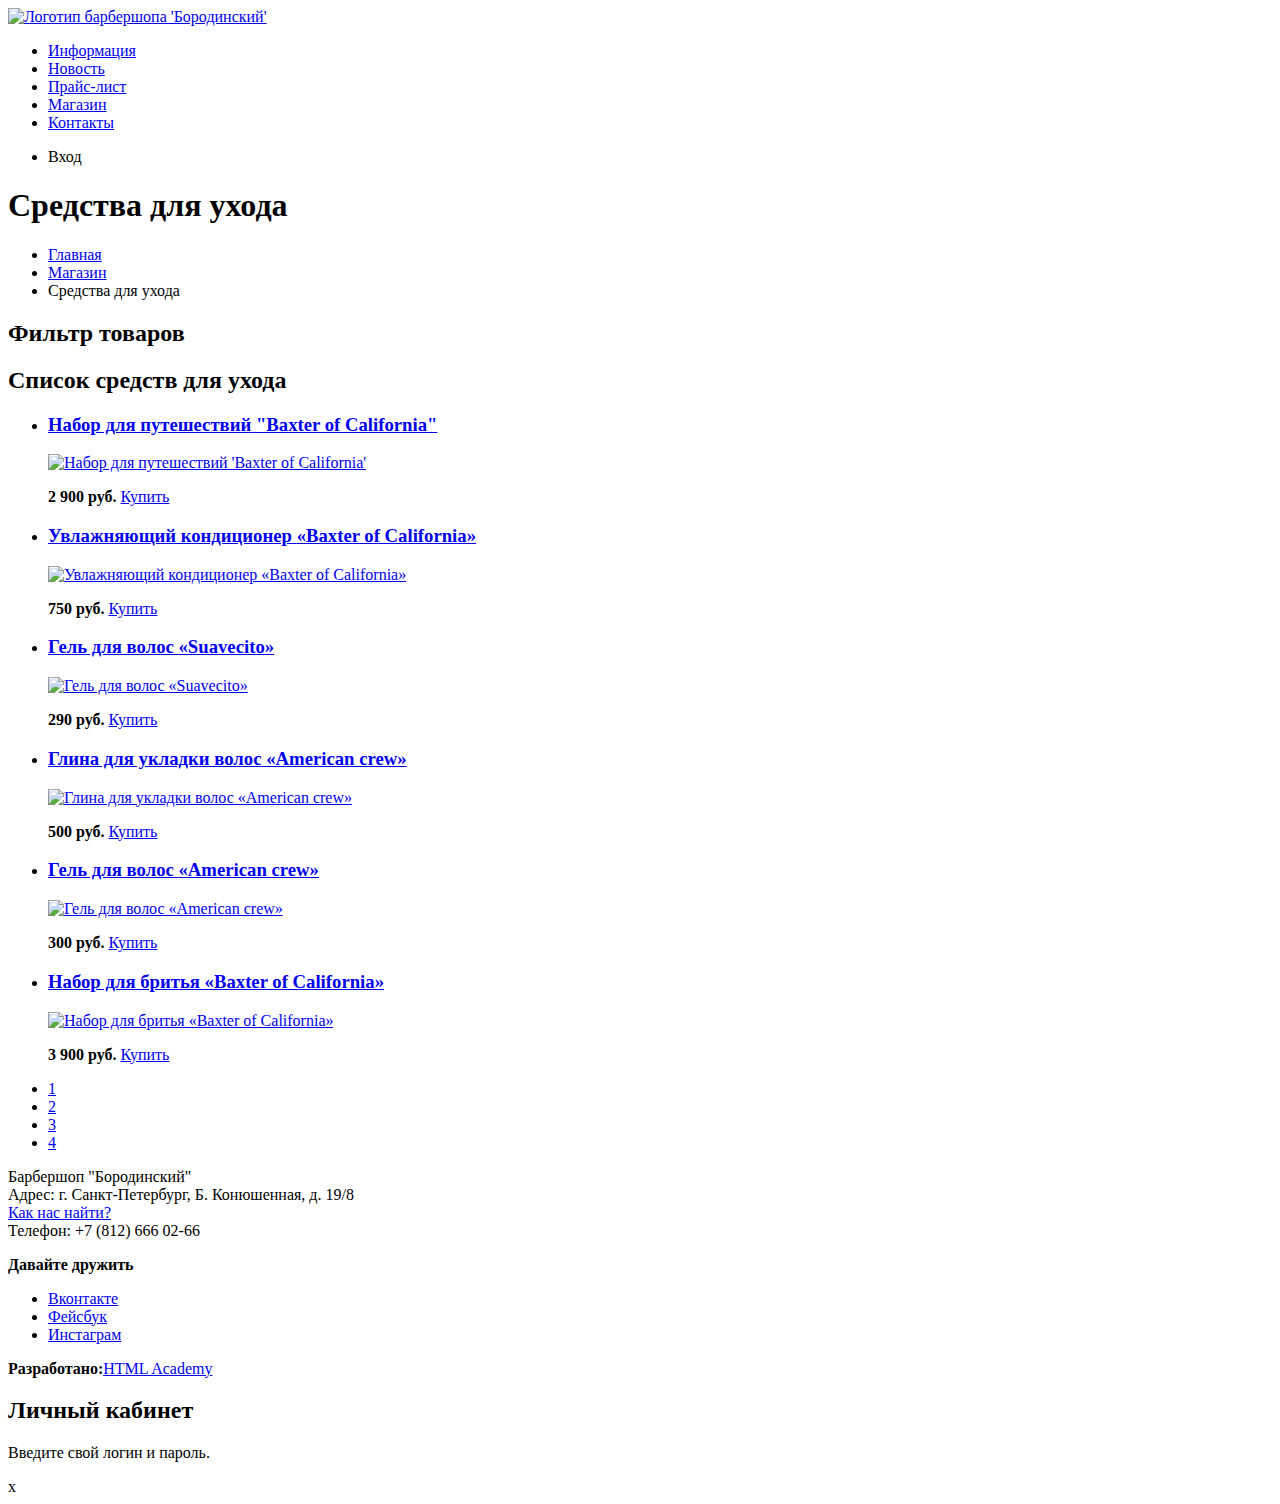
==== catalog.html @ 1793419b "Создал основную разметку" ====
<!DOCTYPE html>
<html lang="ru">
<head>
	<meta charset="UTF-8">
	<title></title>
</head>
<body>
	<header class="main-header">
		<nav class="main-navigation">
			<a class="main-header-logo" href="index.html">
				<img src="img/logo.svg" alt="Логотип барбершопа 'Бородинский'" width="111" height="24">
			</a>
			<ul class="site-navigation">
				<li><a href="info.html">Информация</a></li>
				<li><a href="news.html">Новость</a></li>
				<li><a href="price.html">Прайс-лист</a></li>
				<li class="site-navigation"><a href="catalog.html">Магазин</a></li>
				<li><a href="contacts.html">Контакты</a></li>
			</ul>
			<ul class="user-navigation">
				<li class="login-link">Вход</li>
			</ul>
		</nav>
	</header>
	<main class="container">
		<h1 class="page-title">Средства для ухода</h1>

		<!-- Хлебные крошки -->
		<ul class="breadcrumbs">
			<li><a href="index.html">Главная</a></li>
			<li><a href="catalog.html">Магазин</a></li>
			<!-- Конечная точка в пути не является ссылкой, так как никуда не ведет -->
			<li class="breadcrumbs">Средства для ухода</li>
		</ul>

		<!-- Раздел форма фитр каталога -->
		<section class="filters">
			<h2 class="visually-hidden">Фильтр товаров</h2>
			<!-- Здесь для формы -->
		</section>

		<!-- Раздел список каталога -->
		<section class="catalog">
			<h2 class="visually-hidden">Список средств для ухода</h2>
			<ul class="catalog-list">
				<li class="catalog-item">
					<h3>
						<a href="catalog-item.html">
							<span class="catalog-category">Набор для путешествий</span>
							<span class="catalog-item-title">"Baxter of California"</span>
						</a>
					</h3>
					<p class="catalog-item-image">
						<a href="catalog-item.html">
							<img src="img/product-1.jpg" alt="Набор для путешествий 'Baxter of California'" width="220" height="165">
						</a>
					</p>
					<p class="catalog-item-price">
						<b>2 900 руб.</b>
						<a href="#" class="button">Купить</a>
					</p>
				</li>

				<li class="catalog-item">
                    <h3>
                        <a href="catalog-item.html">
                            <span class="catalog-category">Увлажняющий кондиционер</span>
                            <span class="catalog-item-title">«Baxter of California»</span>
                        </a>
                    </h3>
                    <p class="catalog-item-image">
                        <a href="catalog-item.html">
                            <img src="img/product-2.jpg" width="220" height="165" alt="Увлажняющий кондиционер «Baxter of California»">
                        </a>
                    </p>
                    <p class="catalog-item-price">
                        <b>750 руб.</b>
                        <a class="button" href="#">Купить</a>
                    </p>
                </li>
                <li class="catalog-item">
                    <h3>
                        <a href="catalog-item.html">
                            <span class="catalog-category">Гель для волос</span>
                            <span class="catalog-item-title">«Suavecito»</span>
                        </a>
                    </h3>
                    <p class="catalog-item-image">
                        <a href="catalog-item.html">
                            <img src="img/product-3.jpg" width="220" height="165" alt="Гель для волос «Suavecito»">
                        </a>
                    </p>
                    <p class="catalog-item-price">
                        <b>290 руб.</b>
                        <a class="button" href="#">Купить</a>
                    </p>
                </li>
                <li class="catalog-item">
                    <h3>
                        <a href="catalog-item.html">
                            <span class="catalog-category">Глина для укладки волос</span>
                            <span class="catalog-item-title">«American crew»</span>
                        </a>
                    </h3>
                    <p class="catalog-item-image">
                        <a href="catalog-item.html">
                            <img src="img/product-4.jpg" width="220" height="165" alt="Глина для укладки волос «American crew»">
                        </a>
                    </p>
                    <p class="catalog-item-price">
                        <b>500 руб.</b>
                        <a class="button" href="#">Купить</a>
                    </p>
                </li>
                <li class="catalog-item">
                    <h3>
                        <a href="catalog-item.html">
                            <span class="catalog-category">Гель для волос</span>
                            <span class="catalog-item-title">«American crew»</span>
                        </a>
                    </h3>
                    <p class="catalog-item-image">
                        <a href="catalog-item.html">
                            <img src="img/product-5.jpg" width="220" height="165" alt="Гель для волос «American crew»">
                        </a>
                    </p>
                    <p class="catalog-item-price">
                        <b>300 руб.</b>
                        <a class="button" href="#">Купить</a>
                    </p>
                </li>
                <li class="catalog-item">
                    <h3>
                        <a href="catalog-item.html">
                            <span class="catalog-category">Набор для бритья</span>
                            <span class="catalog-item-title">«Baxter of California»</span>
                        </a>
                    </h3>
                    <p class="catalog-item-image">
                        <a href="catalog-item.html">
                            <img src="img/product-6.jpg" width="220" height="165" alt="Набор для бритья «Baxter of California»">
                        </a>
                    </p>
                    <p class="catalog-item-price">
                        <b>3 900 руб.</b>
                        <a class="button" href="#">Купить</a>
                    </p>
                </li>
			</ul>

			<!-- Пагинатор (Навигация страниц) -->
			<ul class="pagination-list">
				<li class="pagination-item"><a href="#">1</a></li>
				<li class="pagination-item pagination-item-current"><a href="#">2</a></li>
				<li class="pagination-item"><a href="#">3</a></li>
				<li class="pagination-item"><a href="#">4</a></li>
			</ul>
		</section>
	</main>
	<footer class="main-footer">
		<p class="footer-contact">
			Барбершоп "Бородинский"<br>Адрес: г. Санкт-Петербург, Б. Конюшенная, д. 19/8<br><a href="map.html">Как нас найти?</a><br>Телефон: +7 (812) 666 02-66
		</p>
		<div class="footer-social">
			<b>Давайте дружить</b>
			<ul>
				<li><a href="#" class="social-button">Вконтакте</a></li>
				<li><a href="#" class="social-button">Фейсбук</a></li>
				<li><a href="#" class="social-button">Инстаграм</a></li>
			</ul>
		</div>
		<p class="footer-copyright">
			<b>Разработано:</b><a href="https://htmlacademy.ru" class="button">HTML Academy</a>
		</p>
	</footer>

	<!-- Попап форма входа в личный кабинет-->
	<section class="modal modal-login">
		<h2>Личный кабинет</h2>
		<p>Введите свой логин и пароль.</p>
		<!-- Здесь будет форма -->
		<span class="modal-close">x</span>
	</section>
</body>
</html>
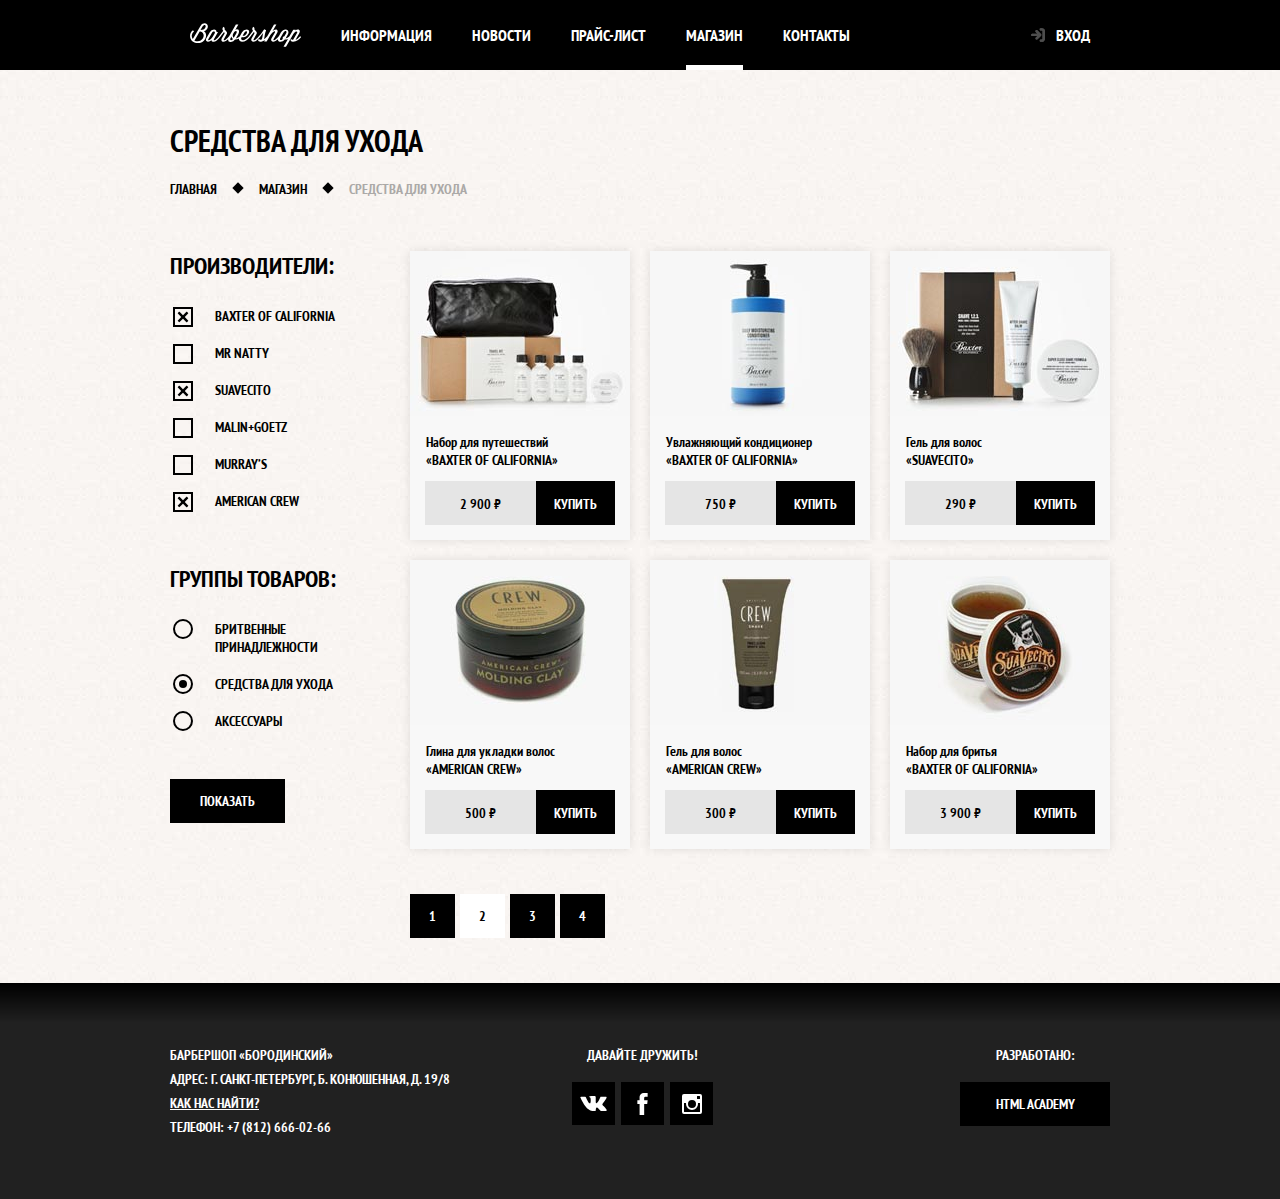
==== commit 9fc172dd: "Оформление контента" ====
--- a/catalog.html
+++ b/catalog.html
@@ -1,185 +1,280 @@
 <!DOCTYPE html>
 <html lang="ru">
+
 <head>
-	<meta charset="UTF-8">
-	<title></title>
+    <meta charset="UTF-8">
+    <title>Барбершоп «Бородинский»</title>
+    <link href="https://fonts.googleapis.com/css?family=PT+Sans+Narrow:400,700&amp;subset=latin,cyrillic" rel="stylesheet">
+    <link href="css/normalize.css" rel="stylesheet">
+    <link href="css/style.css" rel="stylesheet">
 </head>
-<body>
-	<header class="main-header">
-		<nav class="main-navigation">
-			<a class="main-header-logo" href="index.html">
-				<img src="img/logo.svg" alt="Логотип барбершопа 'Бородинский'" width="111" height="24">
-			</a>
-			<ul class="site-navigation">
-				<li><a href="info.html">Информация</a></li>
-				<li><a href="news.html">Новость</a></li>
-				<li><a href="price.html">Прайс-лист</a></li>
-				<li class="site-navigation"><a href="catalog.html">Магазин</a></li>
-				<li><a href="contacts.html">Контакты</a></li>
-			</ul>
-			<ul class="user-navigation">
-				<li class="login-link">Вход</li>
-			</ul>
-		</nav>
-	</header>
-	<main class="container">
-		<h1 class="page-title">Средства для ухода</h1>
-
-		<!-- Хлебные крошки -->
-		<ul class="breadcrumbs">
-			<li><a href="index.html">Главная</a></li>
-			<li><a href="catalog.html">Магазин</a></li>
-			<!-- Конечная точка в пути не является ссылкой, так как никуда не ведет -->
-			<li class="breadcrumbs">Средства для ухода</li>
-		</ul>
-
-		<!-- Раздел форма фитр каталога -->
-		<section class="filters">
-			<h2 class="visually-hidden">Фильтр товаров</h2>
-			<!-- Здесь для формы -->
-		</section>
-
-		<!-- Раздел список каталога -->
-		<section class="catalog">
-			<h2 class="visually-hidden">Список средств для ухода</h2>
-			<ul class="catalog-list">
-				<li class="catalog-item">
-					<h3>
-						<a href="catalog-item.html">
-							<span class="catalog-category">Набор для путешествий</span>
-							<span class="catalog-item-title">"Baxter of California"</span>
-						</a>
-					</h3>
-					<p class="catalog-item-image">
-						<a href="catalog-item.html">
-							<img src="img/product-1.jpg" alt="Набор для путешествий 'Baxter of California'" width="220" height="165">
-						</a>
-					</p>
-					<p class="catalog-item-price">
-						<b>2 900 руб.</b>
-						<a href="#" class="button">Купить</a>
-					</p>
-				</li>
-
-				<li class="catalog-item">
-                    <h3>
-                        <a href="catalog-item.html">
-                            <span class="catalog-category">Увлажняющий кондиционер</span>
-                            <span class="catalog-item-title">«Baxter of California»</span>
-                        </a>
-                    </h3>
-                    <p class="catalog-item-image">
-                        <a href="catalog-item.html">
-                            <img src="img/product-2.jpg" width="220" height="165" alt="Увлажняющий кондиционер «Baxter of California»">
-                        </a>
-                    </p>
-                    <p class="catalog-item-price">
-                        <b>750 руб.</b>
-                        <a class="button" href="#">Купить</a>
-                    </p>
-                </li>
-                <li class="catalog-item">
-                    <h3>
-                        <a href="catalog-item.html">
-                            <span class="catalog-category">Гель для волос</span>
-                            <span class="catalog-item-title">«Suavecito»</span>
-                        </a>
-                    </h3>
-                    <p class="catalog-item-image">
-                        <a href="catalog-item.html">
-                            <img src="img/product-3.jpg" width="220" height="165" alt="Гель для волос «Suavecito»">
-                        </a>
-                    </p>
-                    <p class="catalog-item-price">
-                        <b>290 руб.</b>
-                        <a class="button" href="#">Купить</a>
-                    </p>
-                </li>
-                <li class="catalog-item">
-                    <h3>
-                        <a href="catalog-item.html">
-                            <span class="catalog-category">Глина для укладки волос</span>
-                            <span class="catalog-item-title">«American crew»</span>
-                        </a>
-                    </h3>
-                    <p class="catalog-item-image">
-                        <a href="catalog-item.html">
-                            <img src="img/product-4.jpg" width="220" height="165" alt="Глина для укладки волос «American crew»">
-                        </a>
-                    </p>
-                    <p class="catalog-item-price">
-                        <b>500 руб.</b>
-                        <a class="button" href="#">Купить</a>
-                    </p>
-                </li>
-                <li class="catalog-item">
-                    <h3>
-                        <a href="catalog-item.html">
-                            <span class="catalog-category">Гель для волос</span>
-                            <span class="catalog-item-title">«American crew»</span>
-                        </a>
-                    </h3>
-                    <p class="catalog-item-image">
-                        <a href="catalog-item.html">
-                            <img src="img/product-5.jpg" width="220" height="165" alt="Гель для волос «American crew»">
-                        </a>
-                    </p>
-                    <p class="catalog-item-price">
-                        <b>300 руб.</b>
-                        <a class="button" href="#">Купить</a>
-                    </p>
-                </li>
-                <li class="catalog-item">
-                    <h3>
-                        <a href="catalog-item.html">
-                            <span class="catalog-category">Набор для бритья</span>
-                            <span class="catalog-item-title">«Baxter of California»</span>
-                        </a>
-                    </h3>
-                    <p class="catalog-item-image">
-                        <a href="catalog-item.html">
-                            <img src="img/product-6.jpg" width="220" height="165" alt="Набор для бритья «Baxter of California»">
-                        </a>
-                    </p>
-                    <p class="catalog-item-price">
-                        <b>3 900 руб.</b>
-                        <a class="button" href="#">Купить</a>
-                    </p>
-                </li>
-			</ul>
-
-			<!-- Пагинатор (Навигация страниц) -->
-			<ul class="pagination-list">
-				<li class="pagination-item"><a href="#">1</a></li>
-				<li class="pagination-item pagination-item-current"><a href="#">2</a></li>
-				<li class="pagination-item"><a href="#">3</a></li>
-				<li class="pagination-item"><a href="#">4</a></li>
-			</ul>
-		</section>
-	</main>
-	<footer class="main-footer">
-		<p class="footer-contact">
-			Барбершоп "Бородинский"<br>Адрес: г. Санкт-Петербург, Б. Конюшенная, д. 19/8<br><a href="map.html">Как нас найти?</a><br>Телефон: +7 (812) 666 02-66
-		</p>
-		<div class="footer-social">
-			<b>Давайте дружить</b>
-			<ul>
-				<li><a href="#" class="social-button">Вконтакте</a></li>
-				<li><a href="#" class="social-button">Фейсбук</a></li>
-				<li><a href="#" class="social-button">Инстаграм</a></li>
-			</ul>
-		</div>
-		<p class="footer-copyright">
-			<b>Разработано:</b><a href="https://htmlacademy.ru" class="button">HTML Academy</a>
-		</p>
-	</footer>
-
-	<!-- Попап форма входа в личный кабинет-->
-	<section class="modal modal-login">
-		<h2>Личный кабинет</h2>
-		<p>Введите свой логин и пароль.</p>
-		<!-- Здесь будет форма -->
-		<span class="modal-close">x</span>
-	</section>
+
+<body class="inner-page">
+
+    <header class="main-header">
+        <nav class="main-navigation container">
+            <a class="main-header-logo" href="index.html">
+                <img src="img/logo.svg" width="111" height="24" alt="Логотип барбершопа «Бородинский»">
+            </a>
+            <ul class="site-navigation">
+                <li>
+                    <a href="info.html">Информация</a>
+                </li>
+                <li>
+                    <a href="news.html">Новости</a>
+                </li>
+                <li>
+                    <a href="price.html">Прайс-лист</a>
+                </li>
+                <li class="site-navigation-current">
+                    <a href="catalog.html">Магазин</a>
+                </li>
+                <li>
+                    <a href="contacts.html">Контакты</a>
+                </li>
+            </ul>
+            <ul class="user-navigation">
+                <li>
+                    <a class="login-link" href="login.html">Вход</a>
+                </li>
+            </ul>
+        </nav>
+    </header>
+
+    <main class="container">
+
+        <h1 class="page-title">Cредства для ухода</h1>
+
+        <ul class="breadcrumbs">
+            <li>
+                <a href="index.html">Главная</a>
+            </li>
+            <li>
+                <a href="catalog.html">Магазин</a>
+            </li>
+            <li class="breadcrumbs-current">Средства для ухода</li>
+        </ul>
+
+        <div class="catalog-columns">
+
+            <section class="filters">
+                <h2 class="visually-hidden">Фильтр товаров</h2>
+                <form class="filter" method="get" action="https://echo.htmlacademy.ru">
+                    <fieldset>
+                        <legend>Производители:</legend>
+                        <ul>
+                            <li class="filter-option">
+                                <input class="visually-hidden filter-input filter-input-checkbox" type="checkbox" name="baxter-of-california" id="filter-baxter-of-california"
+                                    checked>
+                                <label for="filter-baxter-of-california">Baxter of California</label>
+                            </li>
+                            <li class="filter-option">
+                                <input class="visually-hidden filter-input filter-input-checkbox" type="checkbox" name="mr-natty" id="filter-mr-natty">
+                                <label for="filter-mr-natty">Mr Natty</label>
+                            </li>
+                            <li class="filter-option">
+                                <input class="visually-hidden filter-input filter-input-checkbox" type="checkbox" name="suavecito" id="filter-suavecito"
+                                    checked>
+                                <label for="filter-suavecito">Suavecito</label>
+                            </li>
+                            <li class="filter-option">
+                                <input class="visually-hidden filter-input filter-input-checkbox" type="checkbox" name="malin-goetz" id="filter-malin-goetz">
+                                <label for="filter-malin-goetz">Malin+Goetz</label>
+                            </li>
+                            <li class="filter-option">
+                                <input class="visually-hidden filter-input filter-input-checkbox" type="checkbox" name="murrays" id="filter-murrays">
+                                <label for="filter-murrays">Murray’s</label>
+                            </li>
+                            <li class="filter-option">
+                                <input class="visually-hidden filter-input filter-input-checkbox" type="checkbox" name="american-crew" id="filter-american-crew"
+                                    checked>
+                                <label for="filter-american-crew">American Crew</label>
+                            </li>
+                        </ul>
+                    </fieldset>
+                    <fieldset>
+                        <legend>Группы товаров:</legend>
+                        <ul>
+                            <li class="filter-option">
+                                <input class="visually-hidden filter-input filter-input-radio" type="radio" name="product-group" value="shaving" id="filter-shave">
+                                <label for="filter-shave">Бритвенные принадлежности</label>
+                            </li>
+                            <li class="filter-option">
+                                <input class="visually-hidden filter-input filter-input-radio" type="radio" name="product-group" value="hair-care" id="filter-care"
+                                    checked>
+                                <label for="filter-care">Средства для ухода</label>
+                            </li>
+                            <li class="filter-option">
+                                <input class="visually-hidden filter-input filter-input-radio" type="radio" name="product-group" value="accessories" id="filter-accessories">
+                                <label for="filter-accessories">Аксессуары</label>
+                            </li>
+                        </ul>
+                    </fieldset>
+                    <button type="submit" class="filter-button button">Показать</button>
+                </form>
+            </section>
+
+            <section class="catalog">
+                <h2 class="visually-hidden">Список средств для ухода</h2>
+                <ul class="catalog-list">
+                    <li class="catalog-item">
+                        <a href="catalog-item.html">
+                            <h3>
+                                <span class="catalog-category">Набор для путешествий</span>
+                                <span class="catalog-item-title">«Baxter of California»</span>
+                            </h3>
+                            <p class="catalog-item-image">
+                                <img src="img/product-1.jpg" width="220" height="165" alt="Набор для путешествий «Baxter of California»">
+                            </p>
+                        </a>
+                        <p class="catalog-item-price">
+                            <b>2 900 ₽</b>
+                            <a class="button" href="#">Купить</a>
+                        </p>
+                    </li>
+                    <li class="catalog-item">
+                        <a href="catalog-item.html">
+                            <h3>
+                                <span class="catalog-category">Увлажняющий кондиционер</span>
+                                <span class="catalog-item-title">«Baxter of California»</span>
+                            </h3>
+                            <p class="catalog-item-image">
+                                <img src="img/product-2.jpg" width="220" height="165" alt="Увлажняющий кондиционер «Baxter of California»">
+                            </p>
+                        </a>
+                        <p class="catalog-item-price">
+                            <b>750 ₽</b>
+                            <a class="button" href="#">Купить</a>
+                        </p>
+                    </li>
+                    <li class="catalog-item">
+                        <a href="catalog-item.html">
+                            <h3>
+                                <span class="catalog-category">Гель для волос</span>
+                                <span class="catalog-item-title">«Suavecito»</span>
+                            </h3>
+                            <p class="catalog-item-image">
+                                <img src="img/product-3.jpg" width="220" height="165" alt="Гель для волос «Suavecito»">
+                            </p>
+                        </a>
+                        <p class="catalog-item-price">
+                            <b>290 ₽</b>
+                            <a class="button" href="#">Купить</a>
+                        </p>
+                    </li>
+                    <li class="catalog-item">
+                        <a href="catalog-item.html">
+                            <h3>
+                                <span class="catalog-category">Глина для укладки волос</span>
+                                <span class="catalog-item-title">«American crew»</span>
+                            </h3>
+                            <p class="catalog-item-image">
+                                <img src="img/product-4.jpg" width="220" height="165" alt="Глина для укладки волос «American crew»">
+                            </p>
+                        </a>
+                        <p class="catalog-item-price">
+                            <b>500 ₽</b>
+                            <a class="button" href="#">Купить</a>
+                        </p>
+                    </li>
+                    <li class="catalog-item">
+                        <a href="catalog-item.html">
+                            <h3>
+                                <span class="catalog-category">Гель для волос</span>
+                                <span class="catalog-item-title">«American crew»</span>
+                            </h3>
+                            <p class="catalog-item-image">
+                                <img src="img/product-5.jpg" width="220" height="165" alt="Гель для волос «American crew»">
+                            </p>
+                        </a>
+                        <p class="catalog-item-price">
+                            <b>300 ₽</b>
+                            <a class="button" href="#">Купить</a>
+                        </p>
+                    </li>
+                    <li class="catalog-item">
+                        <a href="catalog-item.html">
+                            <h3>
+                                <span class="catalog-category">Набор для бритья</span>
+                                <span class="catalog-item-title">«Baxter of California»</span>
+                            </h3>
+                            <p class="catalog-item-image">
+                                <img src="img/product-6.jpg" width="220" height="165" alt="Набор для бритья «Baxter of California»">
+                            </p>
+                        </a>
+                        <p class="catalog-item-price">
+                            <b>3 900 ₽</b>
+                            <a class="button" href="#">Купить</a>
+                        </p>
+                    </li>
+                </ul>
+                <ul class="pagination-list">
+                    <li class="pagination-item">
+                        <a href="#">1</a>
+                    </li>
+                    <li class="pagination-item pagination-item-current">
+                        <a>2</a>
+                    </li>
+                    <li class="pagination-item">
+                        <a href="#">3</a>
+                    </li>
+                    <li class="pagination-item">
+                        <a href="#">4</a>
+                    </li>
+                </ul>
+            </section>
+        </div>
+    </main>
+
+    <footer class="main-footer">
+        <div class="container">
+            <p class="footer-contacts">
+                Барбершоп «Бородинский»
+                <br> Адрес: г. Санкт-Петербург, Б. Конюшенная, д. 19/8
+                <br>
+                <a href="map.html">Как нас найти?</a>
+                <br> Телефон: +7 (812) 666-02-66
+            </p>
+            <div class="footer-social">
+                <b>Давайте дружить!</b>
+                <ul>
+                    <li>
+                        <a class="social-button" href="#">
+                            <span class="visually-hidden">Вконтакте</span>
+                            <svg xmlns="http://www.w3.org/2000/svg" width="27" height="15" viewBox="0 0 26.14 14.91">
+                                <path d="M26 13.47l-.09-.17a13.55 13.55 0 0 0-2.6-3q-.87-.83-1.1-1.12A1 1 0 0 1 22 8a10.27 10.27 0 0 1 1.22-1.78l.88-1.16q2.35-3.13 2-4L26 .94a.8.8 0 0 0-.4-.22 2.14 2.14 0 0 0-.87 0h-3.92a.51.51 0 0 0-.27 0h-.3a.6.6 0 0 0-.15.14.93.93 0 0 0-.14.24 22.22 22.22 0 0 1-1.46 3.06q-.5.84-.93 1.46a7 7 0 0 1-.71.91 4.94 4.94 0 0 1-.52.47q-.23.18-.35.15l-.23-.05a.9.9 0 0 1-.31-.33 1.49 1.49 0 0 1-.16-.53v-.55-.65-.57-1.12-1-.75a3.14 3.14 0 0 0 0-.62 2.12 2.12 0 0 0-.14-.44.73.73 0 0 0-.28-.33 1.57 1.57 0 0 0-.46-.18A9 9 0 0 0 12.57 0a8.93 8.93 0 0 0-3.25.33 1.83 1.83 0 0 0-.52.41q-.25.3-.07.33a1.67 1.67 0 0 1 1.16.59l.08.16a2.6 2.6 0 0 1 .19.63 6.32 6.32 0 0 1 .12 1 10.59 10.59 0 0 1 0 1.7q-.07.71-.13 1.1a2.21 2.21 0 0 1-.18.64 2.69 2.69 0 0 1-.16.3l-.07.07a1 1 0 0 1-.37.07.86.86 0 0 1-.46-.19 3.27 3.27 0 0 1-.56-.52 7 7 0 0 1-.66-.93q-.37-.6-.76-1.42l-.22-.39q-.2-.38-.56-1.11t-.62-1.43A.9.9 0 0 0 5.2.9h-.07a.93.93 0 0 0-.22-.16A1.44 1.44 0 0 0 4.6.65L.87.68A1 1 0 0 0 .1.94L0 1a.44.44 0 0 0 0 .22 1.08 1.08 0 0 0 .08.37Q.9 3.53 1.86 5.31t1.66 2.87Q4.23 9.27 5 10.24t1 1.24l.37.41.34.33a8.06 8.06 0 0 0 1 .78 16.34 16.34 0 0 0 1.4.9 7.6 7.6 0 0 0 1.79.72 6.19 6.19 0 0 0 2 .22h1.57a1.08 1.08 0 0 0 .72-.3l.05-.07a.9.9 0 0 0 .1-.25 1.38 1.38 0 0 0 0-.37 4.48 4.48 0 0 1 .09-1.05 2.77 2.77 0 0 1 .23-.71 1.74 1.74 0 0 1 .29-.4 1.19 1.19 0 0 1 .23-.2h.11a.86.86 0 0 1 .77.21 4.52 4.52 0 0 1 .83.79q.39.47.93 1.05a6.41 6.41 0 0 0 1 .87l.27.16a3.31 3.31 0 0 0 .71.3 1.53 1.53 0 0 0 .76.07l3.48-.05a1.58 1.58 0 0 0 .8-.17.68.68 0 0 0 .34-.37 1.06 1.06 0 0 0 0-.46 1.71 1.71 0 0 0-.1-.36z"
+                                    fill="#fff">
+                                </path>
+                            </svg>
+                        </a>
+                    </li>
+                    <li>
+                        <a class="social-button" href="#">
+                            <span class="visually-hidden">Фейсбук</span>
+                            <svg xmlns="http://www.w3.org/2000/svg" width="19" height="22" viewBox="0 0 10.15 21.74">
+                                <path d="M3.34 1.12A4.77 4.77 0 0 1 6.53 0h3.61v3.81H7.81a1.07 1.07 0 0 0-1.09.83v2.55h3.42c-.08 1.23-.24 2.45-.41 3.67h-3v10.87H2.21V10.86H0V7.21h2.19V3.66a3.83 3.83 0 0 1 1.15-2.54z"
+                                    fill="#fff" />
+                        </a>
+                    </li>
+                    <li>
+                        <a class="social-button" href="#">
+                            <span class="visually-hidden">Инстаграм</span>
+                            <svg xmlns="http://www.w3.org/2000/svg" width="20" height="20" viewBox="0 0 20 20">
+                                <path d="M18 0H2a2 2 0 0 0-2 2v16a2 2 0 0 0 2 2h16a2 2 0 0 0 2-2V2a2 2 0 0 0-2-2zm-8 6a4 4 0 1 1-4 4 4 4 0 0 1 4-4zM2.5 18a.47.47 0 0 1-.5-.5V9h2.1a3.4 3.4 0 0 0-.1 1 6 6 0 1 0 12 0 3.4 3.4 0 0 0-.1-1H18v8.5a.47.47 0 0 1-.5.5zM18 4.5a.47.47 0 0 1-.5.5h-2a.47.47 0 0 1-.5-.5v-2a.47.47 0 0 1 .5-.5h2a.47.47 0 0 1 .5.5z"
+                                    fill="#fff">
+                                </path>
+                            </svg>
+                        </a>
+                    </li>
+                </ul>
+            </div>
+            <p class="footer-copyright">
+                <b>Разработано:</b>
+                <a class="button" href="https://htmlacademy.ru">HTML Academy</a>
+            </p>
+        </div>
+    </footer>
+
 </body>
+
 </html>--- a/css/style.css
+++ b/css/style.css
@@ -0,0 +1,1343 @@
+@font-face {
+    font-family: 'PT Sans Narrow';
+    src: 
+         url('../fonts/ptsansnarrow.woff') format('woff'),
+         url('../fonts/ptsansnarrow.woff2') format('woff2');
+    font-weight: 400;
+    font-style: normal;
+}
+
+@font-face {
+    font-family: 'PT Sans Narrow';
+    src: 
+         url('../fonts/ptsansnarrowbold.woff') format('woff'),
+         url('../fonts/ptsansnarrowbold.woff2') format('woff2');
+    font-weight: 700;
+    font-style: normal;
+}
+
+body {
+  min-width: 960px;
+  margin: 0;
+  padding: 0;
+
+  font-family: "PT Sans Narrow", Arial, sans-serif;
+  font-size: 14px;
+  line-height: 24px;
+  font-weight: 700;
+  color: #ffffff;
+  text-transform: uppercase;
+
+  background-color: #000000;
+  background-image: url("../img/bg.jpg");
+  background-position: top center;
+  background-repeat: no-repeat;
+}
+
+a {
+  text-decoration: none;
+}
+
+img {
+  max-width: 100%;
+  height: auto;
+}
+
+.visually-hidden:not(:focus):not(:active),
+input[type="checkbox"].visually-hidden,
+input[type="radio"].visually-hidden {
+  position: absolute;
+
+  width: 1px;
+  height: 1px;
+  margin: -1px;
+  border: 0;
+  padding: 0;
+
+  white-space: nowrap;
+
+  clip-path: inset(100%);
+  clip: rect(0 0 0 0);
+  overflow: hidden;
+}
+
+.inner-page {
+  color: #000000;
+
+  background-color: #f9f6f3;
+  background-image: url("../img/pattern-light.jpg");
+  background-position: 0 0;
+  background-repeat: repeat;
+}
+
+.main-header {
+  margin-bottom: 75px;
+}
+
+.inner-page .main-header {
+  margin-bottom: 50px;
+
+  background-color: #000000;
+}
+
+.button {
+  display: inline-block;
+  margin-right: 16px;
+  padding: 10px 30px;
+  
+  font: inherit;
+  text-align: center;
+  color: #ffffff;
+  vertical-align: middle;
+  text-transform: uppercase;
+
+  background-color: #000000;
+  border: none;
+}
+
+.button:hover,
+.button:focus,
+.button:active {
+  background-color: #663d15;
+}
+
+.button.disabled,
+.button:disabled {
+  cursor: default;
+  opacity: 0.5;
+  background-color: #000000;
+}
+
+.main-navigation {
+  display: flex;
+  flex-direction: column;
+  align-items: center;
+  
+  font-size: 16px;
+  line-height: 20px;
+  color: #ffffff;
+
+  background-color: transparent;
+}
+
+.inner-page .main-navigation {
+  display: flex;
+  align-items: flex-start;
+  flex-direction: row;
+}
+
+.main-header-logo {
+  order: 2;
+  width: 368px;
+  height: 153px;
+}
+
+.inner-page .main-header-logo {
+  order: 0;
+
+  width: 111px;
+  height: 24px;
+  padding: 23px 20px;
+}
+
+.main-navigation-wrapper {
+  width: 100%;
+  margin-bottom: 60px;
+  
+  background-color: #000000;
+}
+
+.main-navigation-wrapper .container {
+  display: flex;
+  justify-content: space-between;
+}
+
+
+.site-navigation,
+.user-navigation {
+  list-style: none;
+  margin: 0;
+  padding: 0;
+}
+
+.site-navigation {
+  display: flex;
+  flex-wrap: wrap;
+  width: 620px;
+}
+
+.user-navigation {
+  display: flex;
+  max-width: 140px;
+}
+
+.inner-page .user-navigation {
+  margin-left: auto;
+}
+
+.site-navigation-current {
+  position: relative;
+}
+
+.site-navigation-current::after {
+  position: absolute;
+  content: "";
+  right: 20px;
+  bottom: 0;
+  left: 20px;
+  height: 5px;
+  background-color: #fff;
+}
+
+.site-navigation-current a[href] {
+  pointer-events: none;
+}
+
+.site-navigation-current a:not([href]) {
+  background-color: #000000;
+}
+
+.site-navigation a,
+.user-navigation a {
+  display: block;
+  padding: 25px 20px;
+
+  vertical-align: middle;
+  color: #ffffff;
+}
+
+.site-navigation a:hover,
+.site-navigation a:focus,
+.user-navigation a:hover,
+.user-navigation a:focus {
+  background-color: #242424;
+}
+
+.user-navigation .login-link {
+  position: relative;
+  padding-left: 50px;
+}
+
+.login-link::before {
+  content: "";
+  
+  position: absolute;
+  top: 27px;
+  left: 24px;
+  
+  width: 16px;
+  height: 18px;
+  
+  background-image: url("../img/login.svg");
+  background-repeat: no-repeat;
+  background-position: 0 0;
+  
+  opacity: 0.3;
+}
+
+.login-link:hover::before,
+.login-link:focus::before,
+.login-link:active::before {
+  opacity: 1;
+}
+
+.container {
+  width: 940px;
+  margin: 0 auto;
+  padding: 0 10px;
+}
+
+.features {
+  margin-bottom: 80px;
+}
+
+.features-list {
+  display: flex;
+  justify-content: space-between;
+  margin: 0;
+  padding: 0;
+
+  list-style: none;
+}
+
+.feature-item {
+  width: 300px;
+  
+  text-align: center;
+}
+
+.feature-item h3 {
+  position: relative;
+  
+  margin: 0;
+  margin-bottom: 60px;
+  
+  font-size: 30px;
+  line-height: 42px;
+}
+
+.feature-item h3::after {
+  content: "";
+
+  position: absolute;
+  bottom: -30px;
+  left: 50%;
+
+  width: 20px;
+  height: 20px;
+  margin-left: -10px;
+
+  background-color: #ffffff;
+  
+  transform: rotate(45deg);
+}
+
+.feature-item p {
+  margin: 0 10px;
+}
+
+.index-columns {
+  display: flex;
+  justify-content: space-between;
+  padding: 50px 80px;
+  margin-bottom: 35px;
+  
+  color: #000000;
+
+  background-color: #f8f5f2;
+  background-image: 
+    url("../img/line.png"),
+    url("../img/pattern-light.jpg");
+  background-position: center, 0 0;
+  background-repeat: no-repeat, repeat;
+}
+
+.index-columns h2 {
+  margin: 0;
+  margin-bottom: 25px;
+  
+  font-size: 30px;
+  line-height: 42px;
+}
+
+.news {
+  width: 380px;
+}
+
+.news-list {
+  margin: 0;
+  margin-bottom: 25px;
+  padding: 0;
+
+  list-style: none;
+}
+
+.news-item {
+  margin-bottom: 25px;
+}
+
+.news-item p {
+  margin: 0;
+}
+
+.news-item time {
+  text-transform: none;
+}
+
+.gallery {
+  width: 300px;
+}
+
+.gallery-container {
+  position: relative;
+
+  height: 260px;
+}
+
+.gallery-content {
+  height: 164px;
+  margin: 0;
+  
+  background-color: #cccccc;
+  border: 7px solid #ffffff;
+}
+
+.gallery-content img {
+  width: 286px;
+  height: 164px;
+}
+
+.gallery-button {
+  box-sizing: border-box;
+  position: absolute;
+  bottom: 0;
+  
+  width: 140px;
+  margin: 0;
+}
+
+.gallery-button-back {
+  left: 0;
+}
+
+.gallery-button-next {
+  right: 0;
+}
+
+.contacts {
+  width: 380px;
+}
+
+.contacts p {
+  margin: 0;
+  margin-bottom: 25px;
+}
+
+.appointment {
+  width: 300px;
+}
+
+.appointment-info {
+  margin: 0;
+  margin-bottom: 15px;
+}
+
+.appointment-form {
+  display: flex;
+  flex-wrap: wrap;
+  justify-content: space-between;
+}
+
+.appointment-item {
+  width: 140px;
+  margin: 0;
+  margin-bottom: 10px;
+} 
+
+.appointment-item label {
+  display: block;
+  margin-bottom: 9px;
+  margin-left: 15px;
+}
+
+.appointment-item input {
+  box-sizing: border-box;
+  width: 140px;
+  padding-top: 8px;
+  padding-left: 15px;
+  padding-right: 15px;
+  padding-bottom: 7px;
+  
+  font: inherit;
+
+  background-color: transparent;
+  border: 2px solid #000000;
+}
+
+.appointment-item input:focus {
+  border-color: #663d15;
+}
+
+.appointment .button {
+  display: block;
+  width: 100%;
+  margin-top: 10px;
+  margin-right: 0;
+}
+
+.page-title {
+  margin: 0;
+  margin-bottom: 15px;
+  padding: 0;
+  
+  font-size: 30px;
+  line-height: 42px;
+}
+
+.breadcrumbs {
+  display: flex;
+  justify-content: flex-start;
+  flex-wrap: wrap;
+  padding: 0;
+  margin: 0;
+  margin-bottom: 50px;
+  
+  list-style: none;
+}
+
+.breadcrumbs li {
+  position: relative;
+
+  margin-right: 42px;
+}
+
+.breadcrumbs li:last-child {
+  margin-right: 0;
+}
+
+.breadcrumbs li::after {
+  content: "";
+
+  position: absolute;
+  top: 7px;
+  right: -25px;
+
+  width: 8px;
+  height: 8px;
+
+  background-color: #000000;
+  
+  transform: rotate(45deg);
+}
+
+.breadcrumbs a {
+  color: #000000;
+}
+
+.breadcrumbs a:hover,
+.breadcrumbs a:focus {
+  text-decoration: underline;
+}
+
+.breadcrumbs-current {
+  color: #aba9a7;
+}
+
+.breadcrumbs-current::after {
+  display: none;
+}
+
+.catalog-columns {
+  display: flex;
+  justify-content: space-between;
+}
+
+.filters {
+  width: 180px;
+}
+
+.filter fieldset {
+  padding: 0;
+  margin: 0;
+  margin-bottom: 30px;
+  
+  border: none;
+}
+
+.filter fieldset:first-child {
+  margin-bottom: 35px;
+}
+
+.filter legend {
+  margin-bottom: 26px;
+  
+  font-size: 24px;
+  line-height: 30px;
+}
+
+.filter ul {
+  padding: 0;
+  margin: 0;
+  
+  list-style: none;
+  line-height: 18px;
+}
+
+.filter-option {
+  margin-bottom: 19px;
+  padding-left: 45px;
+}
+
+.filter-option label {
+  position: relative;
+
+  display: block;
+
+  cursor: pointer;
+  user-select: none;
+}
+
+.filter-input:hover + label,
+.filter-input:focus + label {
+  color: #663d15;
+}
+
+.filter-input-checkbox + label::before {
+  content: "";
+  position: absolute;
+  left: -42px;
+  top: 0;
+
+  width: 16px;
+  height: 16px;
+
+  border: 2px solid #000000;
+}
+
+.filter-input-checkbox:checked + label::after {
+  content: "";
+
+  position: absolute;
+  top: 4px;
+  left: -38px;
+
+  width: 12px;
+  height: 12px;
+  
+  background-image: url("../img/cross.svg");
+  background-repeat: no-repeat;
+  background-position: 0 0;
+}
+
+.filter-input-radio + label::before {
+  content: "";
+
+  position: absolute;
+  left: -42px;
+  top: -1px;
+
+  width: 16px;
+  height: 16px;
+  
+  border: 2px solid #000000;
+  border-radius: 50%;
+}
+
+.filter-input:disabled + label {
+  color: #000000;
+
+  opacity: 0.5;
+}
+
+.filter-input-radio:checked + label::after {
+  content: "";
+
+  position: absolute;
+  top: 5px;
+  left: -36px;
+
+  width: 8px;
+  height: 8px;
+
+  background-color: #000000;
+  border-radius: 50%;
+}
+
+.catalog {
+  width: 700px;
+}
+
+.catalog-list {
+  display: flex;
+  flex-wrap: wrap;
+  padding: 0;
+  margin: 0;
+  margin-bottom: 25px;
+
+  list-style: none;
+}
+
+.catalog-item {
+  width: 220px;
+  margin-bottom: 20px;
+  margin-right: 20px;
+  
+  background-color: #f8f8f8;
+  box-shadow: 0 0 10px rgba(0, 0, 0, 0.1);
+}
+
+.catalog-item:nth-child(3n) {
+  margin-right: 0;
+}
+
+.catalog-item:hover {
+  box-shadow: 0 0 10px rgba(0, 0, 0, 0.2);
+}
+
+.catalog-item a {
+  display: flex;
+  flex-direction: column;
+  
+  color: #000000;
+}
+
+.catalog-item h3 {
+  order: 1;
+  margin-top: 17px;
+  margin-bottom: 12px;
+  margin-left: 16px;
+  margin-right: 15px;
+  
+  font-size: 14px;
+  line-height: 18px;
+}
+
+.catalog-category {
+  display: block;
+  
+  text-transform: none;
+}
+
+.catalog-item-image {
+  width: 220px;
+  height: 165px;
+  margin: 0;
+}
+
+.catalog-item-price {
+  display: flex;
+  margin: 15px;
+  margin-top: 0;
+}
+
+.catalog-item-price b {
+  width: 112px;
+  padding: 13px 25px 11px;
+  
+  font-size: 14px;
+  line-height: 20px;
+  text-align: center;
+
+  background-color: #e5e5e5;
+}
+
+.catalog-item-price .button {
+  width: 50px;
+  padding: 13px 18px 11px;
+  margin-right: 0;
+  
+  line-height: 20px;
+  color: #ffffff;
+}
+
+.pagination-list {
+  display: flex;
+  flex-wrap: wrap;
+  
+  padding: 0;
+  margin: 0;
+
+  list-style: none;
+}
+
+.pagination-item {
+  margin-right: 5px;
+}
+
+.pagination-item:last-child {
+  margin-right: 0;
+}
+
+.pagination-item a {
+  display: block;
+  padding: 10px 19px;
+  
+  color: #ffffff;
+
+  background-color: #000000;
+}
+
+.pagination-item a:hover,
+.pagination-item a:focus,
+.pagination-item a:active {
+  background-color: #663d15;
+}
+
+.pagination-item-current a {
+  color: #000000;
+
+  background-color: #ffffff;
+}
+
+.pagination-item-current a:hover,
+.pagination-item-current a:focus,
+.pagination-item-current a:active {
+  color: #000000;
+
+  background-color: #ffffff;
+}
+
+.product-photo-preview {
+  display: flex;
+  padding: 0;
+  margin: 0;
+  
+  list-style: none;
+}
+
+.product-photos {
+  width: 460px;
+}
+
+.product-photo-preview li {
+  width: 140px;
+  height: 149px;
+  margin-right: 20px;
+  
+  box-shadow: 0 0 10px 2px rgba(0, 0, 0, 0.1);
+}
+
+.product-photo-preview li:nth-child(3n) {
+  margin-right: 0;
+}
+
+.product-photo-preview li:hover {
+  box-shadow: 0 0 10px 2px rgba(0, 0, 0, 0.2);
+}
+
+.product-photo-full {
+  width: 460px;
+  height: 498px;
+  margin: 0;
+  margin-bottom: 20px;
+  
+  box-shadow: 0 0 10px 2px rgba(0, 0, 0, 0.1);
+}
+
+.product-description {
+  display: flex;
+  justify-content: space-between;
+  padding-right: 10px;
+  margin-bottom: 29px;
+}
+
+.product-description p {
+  width: 200px;
+}
+
+.product-article {
+  text-align: right;
+  color: #aeaeae;
+}
+
+.product-price b {
+  width: 110px;
+  padding-top: 10px;
+  padding-left: 33px;
+  padding-right: 33px;
+  padding-bottom: 11px;
+  
+  line-height: 20px;
+  text-align: center;
+
+  background-color: #e5e5e5;
+  
+  box-sizing: border-box;
+}
+
+.product-price .button {
+  padding-left: 17px;
+  padding-right: 17px;
+}
+
+.product-info {
+  width: 390px;
+  padding-top: 23px;
+}
+
+.product-info p {
+  margin: 0;
+}
+
+.product-info h3 {
+  margin: 0;
+  margin-bottom: 27px;
+  
+  font-size: 24px;
+  line-height: 30px;
+}
+
+.product-info .product-text {
+  margin-bottom: 35px;
+}
+
+.product-info .product-price {
+  display: flex;
+  margin-bottom: 63px;
+}
+
+.product-info ul {
+  margin: 0;
+  padding: 0;
+  
+  list-style: none;
+}
+
+.product-info li {
+  position: relative;
+
+  padding-left: 23px;
+}
+
+.product-info li::before {
+  content: "";
+  
+  position: absolute;
+  top: 7px;
+  left: 2px;
+  
+  width: 8px;
+  height: 8px;
+  
+  background-color: #000000;
+  
+  transform: rotate(45deg);
+}
+
+.inner-content {
+  margin-bottom: 75px;
+}
+
+.inner-content h2 {
+  margin-top: 60px;
+  margin-bottom: 30px;
+
+  font-size: 24px;
+  line-height: 30px;
+}
+
+.inner-content h3 {
+  margin-top: 60px;
+  margin-bottom: 30px;
+
+  font-size: 20px;
+  line-height: 24px;
+}
+
+.inner-content h2 + h3 {
+  margin-top: 30px;
+}
+
+.inner-content p {
+  margin: 14px 0;
+}
+
+.inner-content table {
+  border-collapse: collapse;
+}
+
+.inner-content td {
+  padding: 10px 15px;
+
+  border: 2px solid #000000;
+}
+
+.inner-content .big-heading {
+  display: flex;
+  align-items: center;
+  
+  margin-top: 55px;
+  margin-bottom: 65px;
+  
+  font-size: 48px;
+  line-height: 48px;
+  text-align: center;
+}
+
+.big-heading::before,
+.big-heading::after {
+  content: "";
+  
+  flex-grow: 1;
+  flex-shrink: 0;
+
+  width: 50px;
+  height: 2px;
+
+  background: #000000;
+}
+
+.big-heading::before {
+  margin-right: 25px;
+}
+
+.big-heading::after {
+  margin-left: 25px;
+}
+
+.custom-list-1 {
+  margin: 14px 0;
+  padding: 0;
+
+  list-style: none;
+}
+
+.custom-list-1 li {
+  position: relative;
+
+  margin-bottom: 15px;
+  padding-left: 20px;
+}
+
+.custom-list-1 li::before {
+  content: "";
+
+  position: absolute;
+  top: 8px;
+  left: 0;
+
+  width: 8px;
+  height: 8px;
+
+  background-color: #000000;
+  transform: rotate(45deg);
+}
+
+.custom-table-1 {
+  width: 100%;
+}
+
+.custom-table-1 td {
+  width: 50%;
+}
+
+.custom-table-1 td:last-child {
+  text-align: center;
+}
+
+.inner-columns {
+  display: flex;
+  justify-content: space-between;
+  flex-wrap: wrap;
+  
+  margin: 60px 0;
+}
+
+.inner-column-left,
+.inner-column-right {
+  width: 460px;
+}
+
+.inner-column-left *:first-child,
+.inner-column-right *:first-child {
+  margin-top: 0;
+}
+
+.inner-column-left *:last-child,
+.inner-column-right *:last-child {
+  margin-bottom: 0;
+}
+
+.inner-columns > h2:first-child {
+  width: 460px;
+  margin-top: 0;
+  margin-right: 460px;
+  margin-right: calc(100% - 460px);
+}
+
+.short-text {
+  padding-right: 80px;
+}
+
+.main-footer {
+  margin-top: 65px;
+  padding: 60px 0;
+  
+  color: #ffffff;
+
+  background-color: #212121;
+  background-image: url("../img/pattern-dark.jpg");
+  background-position: 0 0;
+  background-repeat: repeat;
+}
+
+.inner-page .main-footer {
+  margin-top: 45px;
+
+  background-image:
+    linear-gradient(to bottom, black, transparent),
+    url("img/pattern-dark.jpg");
+  background-size: 10px 40px, auto;
+  background-position: 0 0;
+  background-repeat: repeat-x, repeat;
+
+}
+
+.main-footer .container {
+  display: flex;
+}
+
+.footer-contacts {
+  width: 320px;
+  margin: 0;
+  margin-right: 80px;
+}
+
+.footer-contacts a {
+  color: #ffffff;
+  text-decoration: underline;
+}
+
+.footer-contacts a:hover,
+.footer-contacts a:focus {
+  text-decoration: none;
+}
+
+.footer-social {
+  width: 145px;
+  
+  text-align: center;
+}
+
+.footer-social ul {
+  display: flex;
+  flex-wrap: wrap;
+  justify-content: space-between;
+  width: 141px;
+  margin: 0 auto;
+  padding: 0;
+  
+  list-style: none;
+}
+
+.footer-social b {
+  display: block;
+  margin-bottom: 15px;
+}
+
+.social-button {
+  display: flex;
+  align-items: center;
+  justify-content: center;
+  width: 43px;
+  height: 43px;
+
+  background-color: #000000;
+}
+
+.social-button:hover,
+.social-button:focus {
+  background-color: #ffffff;
+}
+
+.social-button:hover path,
+.social-button:focus path {
+  fill: #000000;
+}
+
+.footer-copyright {
+  width: 150px;
+  margin: 0;
+  margin-left: auto;
+  text-align: center;
+}
+
+.footer-copyright .button {
+  display: block;
+  margin-right: 0;
+}
+
+.footer-copyright b {
+  display: block;
+  margin-bottom: 15px;
+}
+
+.footer-copyright .button:hover,
+.footer-copyright .button:focus {
+  color: #000000;
+
+  background-color: #ffffff;
+}
+
+/* Всплывающая форма */
+
+.modal {
+  position: fixed;
+  
+  color: #000000;
+
+  background-color: #f8f3f0;
+  background-image: url("img/pattern-light.jpg");
+  background-position: 0 0;
+  background-repeat: repeat;
+  box-shadow: 0 30px 50px rgba(0, 0, 0, 0.7);
+}
+
+.modal-login {
+  top: 120px;
+  left: 50%;
+  
+  display: none;
+
+  width: 300px;
+  margin-left: -230px;
+  padding: 50px 80px;
+}
+
+.modal-close {
+  position: absolute;
+  top: 0;
+  right: -34px;
+  
+  width: 22px;
+  height: 22px;
+
+  font-size: 0;
+
+  background-color: transparent;
+  border: 0;
+
+  cursor: pointer;
+}
+
+.modal-close::before,
+.modal-close::after {
+  content: "";
+
+  position: absolute;
+  top: 10px;
+  left: 2px;
+
+  width: 19px;
+  height: 3px;
+
+  background-color: #d0d0d0;
+}
+
+.modal-close::before {
+  transform: rotate(45deg);
+}
+
+.modal-close::after {
+  transform: rotate(-45deg);
+}
+
+.modal-login h2 {
+  margin: 0;
+  margin-bottom: 20px;
+
+  font-size: 30px;
+  line-height: 42px;
+}
+
+.modal-description {
+  margin: 0;
+  margin-bottom: 10px;
+}
+
+.login-form p {
+  margin: 0;
+  margin-bottom: 10px;
+}
+
+.login-form input[type="text"],
+.login-form input[type="password"] {
+  box-sizing: border-box;
+  width: 300px;
+  padding: 10px 15px;
+  padding-right: 40px;
+  
+  font: inherit;
+  color: #000000;
+  text-transform: uppercase;
+  
+  background-color: #f9f6f3;
+  border: 2px solid #000000;
+}
+
+.login-form input:focus {
+  border-color: #663d15;
+}
+
+.login-form .login-help {
+  display: flex;
+  flex-wrap: wrap;
+  justify-content: space-between;
+  margin: 15px 0;
+}
+
+.login-icon-user {
+  background-image: url("img/user.svg");
+  background-position: 270px center;
+  background-repeat: no-repeat;
+}
+
+.login-icon-password {
+  background-image: url("img/lock.svg");
+  background-position: 270px center;
+  background-repeat: no-repeat;
+}
+
+.login-checkbox {
+  position: relative;
+
+  padding-left: 30px;
+
+  cursor: pointer;
+}
+
+.login-checkbox:hover,
+.login-checkbox:focus {
+  color: #663d15;
+}
+
+.login-checkbox input[type="checkbox"] + .checkbox-indicator {
+  position: absolute;
+  top: 0;
+  left: 0;
+
+  width: 17px;
+  height: 17px;
+
+  border: 2px solid #000000;
+}
+
+.login-checkbox input[type="checkbox"]:focus + .checkbox-indicator {
+  border-color: #663d15;
+  outline: thin dotted;
+  outline: 5px auto -webkit-focus-ring-color;
+}
+
+.login-checkbox input[type="checkbox"]:checked + .checkbox-indicator::before,
+.login-checkbox input[type="checkbox"]:checked + .checkbox-indicator::after {
+  content: "";
+
+  position: absolute;
+  top: 8px;
+  left: 1px;
+
+  width: 15px;
+  height: 2px;
+
+  background-color: #000000;
+}
+
+.login-checkbox input[type="checkbox"]:checked + .checkbox-indicator::before {
+  transform: rotate(45deg);
+}
+
+.login-checkbox input[type="checkbox"]:checked + .checkbox-indicator::after {
+  transform: rotate(-45deg);
+}
+
+.restore {
+  color: #000000;
+  text-decoration: underline;
+}
+
+.restore:hover,
+.restore:focus {
+  text-decoration: none;
+}
+
+.login-form .button {
+  width: 100%;
+  margin-right: 0;
+}
+
+.modal-map {
+  top: 50%;
+  left: 50%;
+
+  display: none;
+  width: 766px;
+  height: 561px;
+  margin-top: -280px;
+  margin-left: -390px;
+  
+  border: 7px solid white;
+}
+
+.modal-map p {
+  margin: 0;
+}
